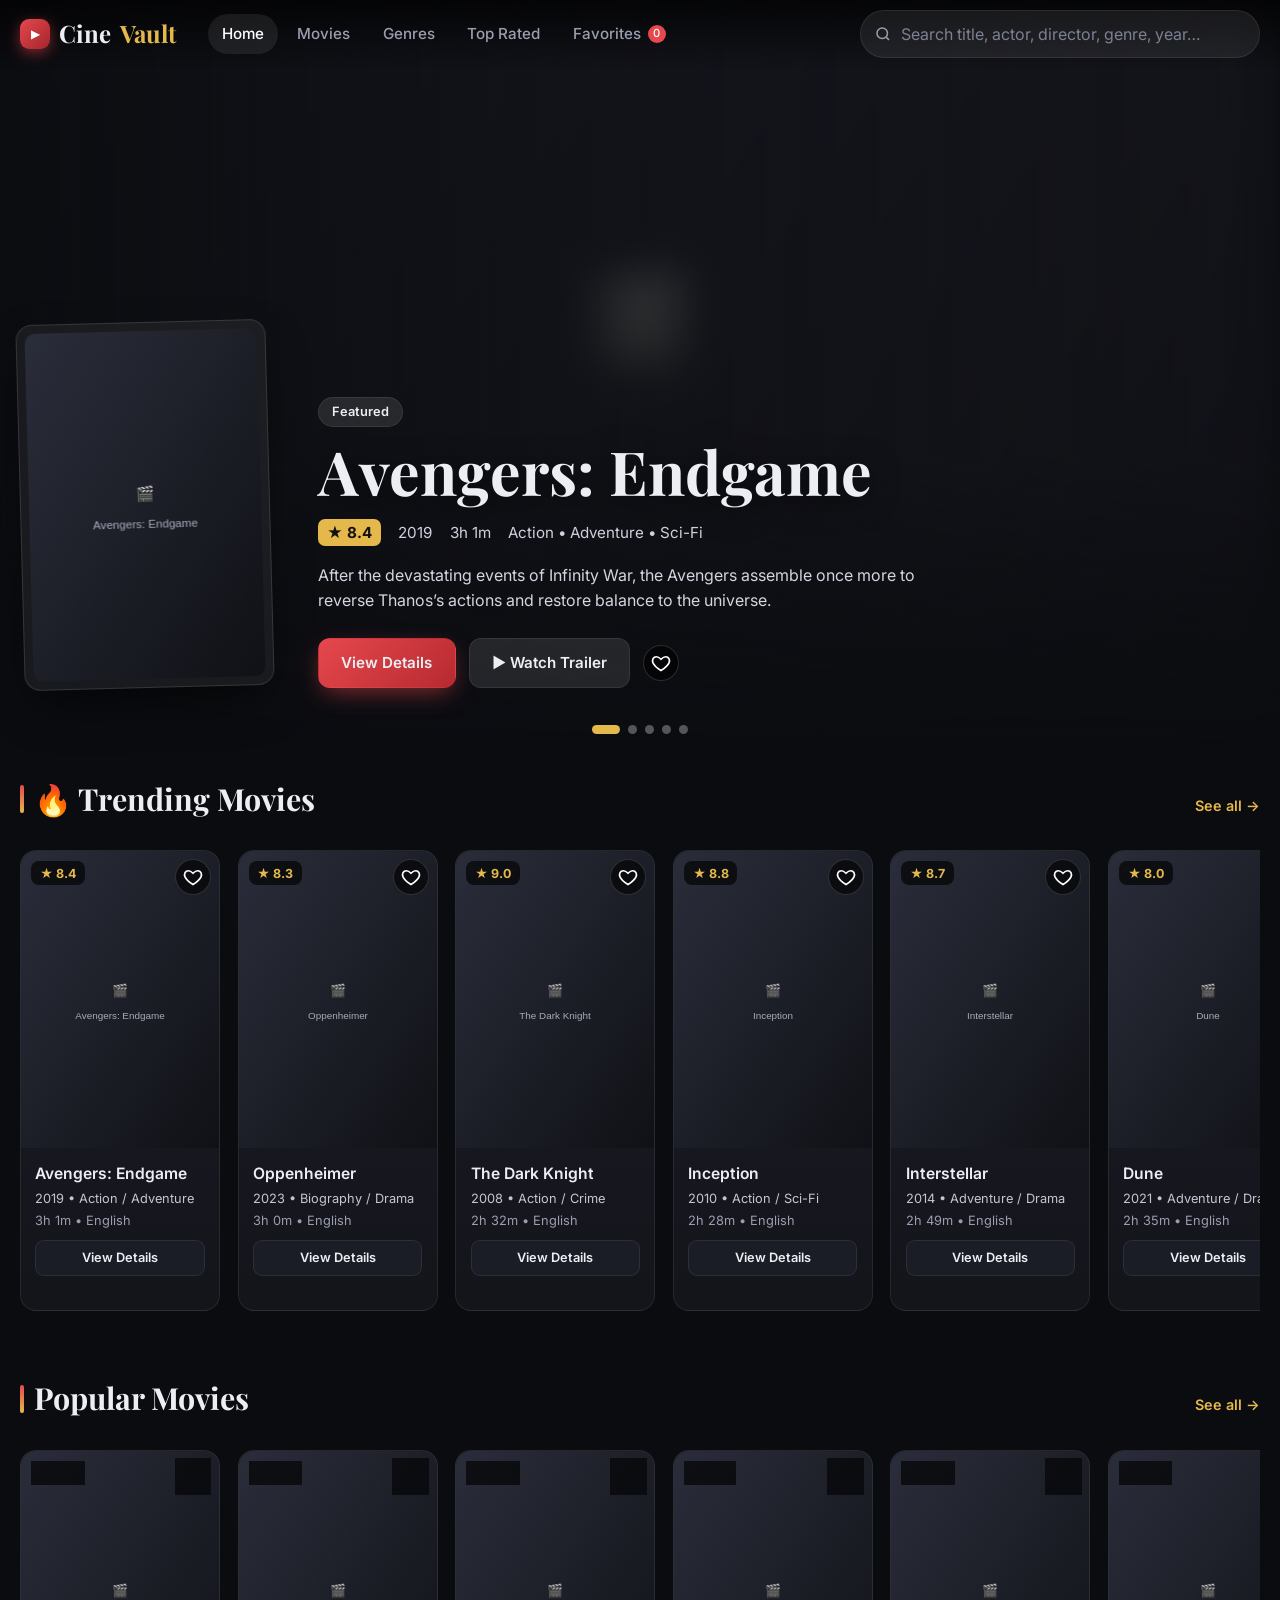
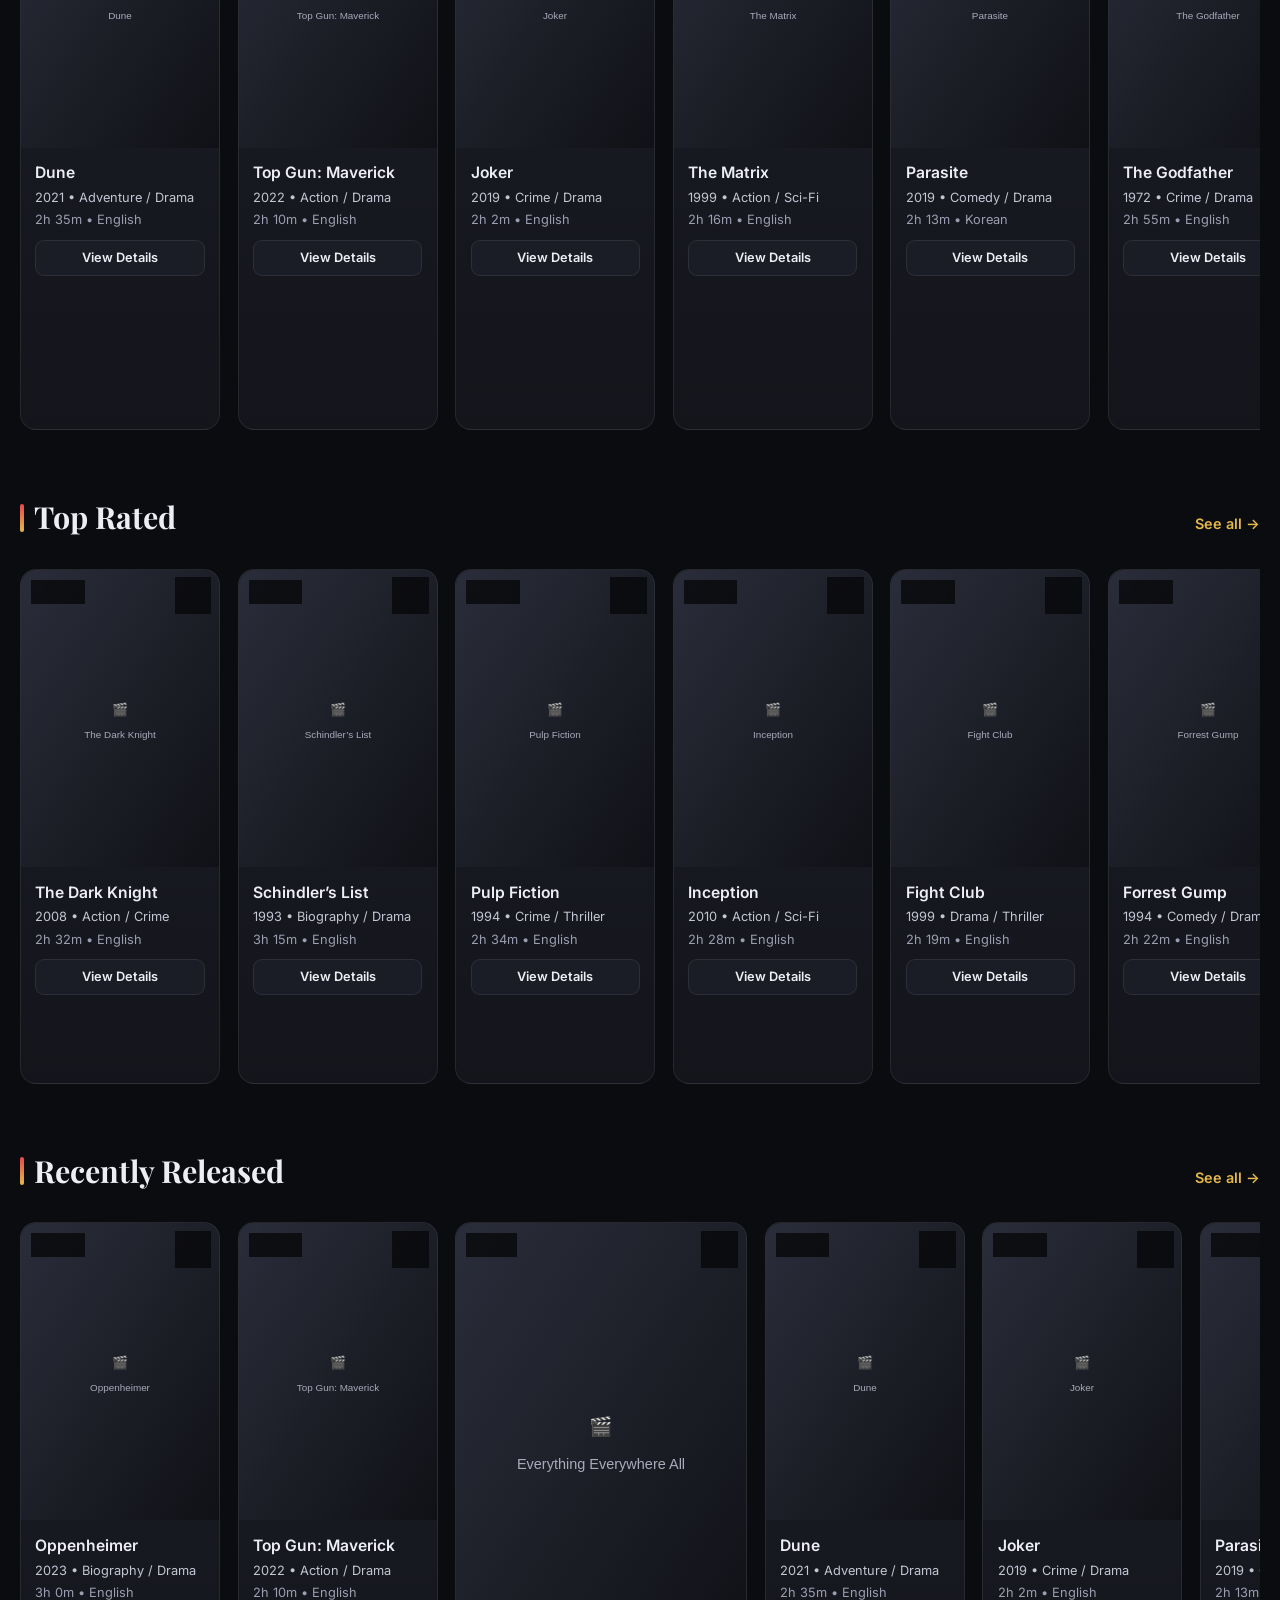
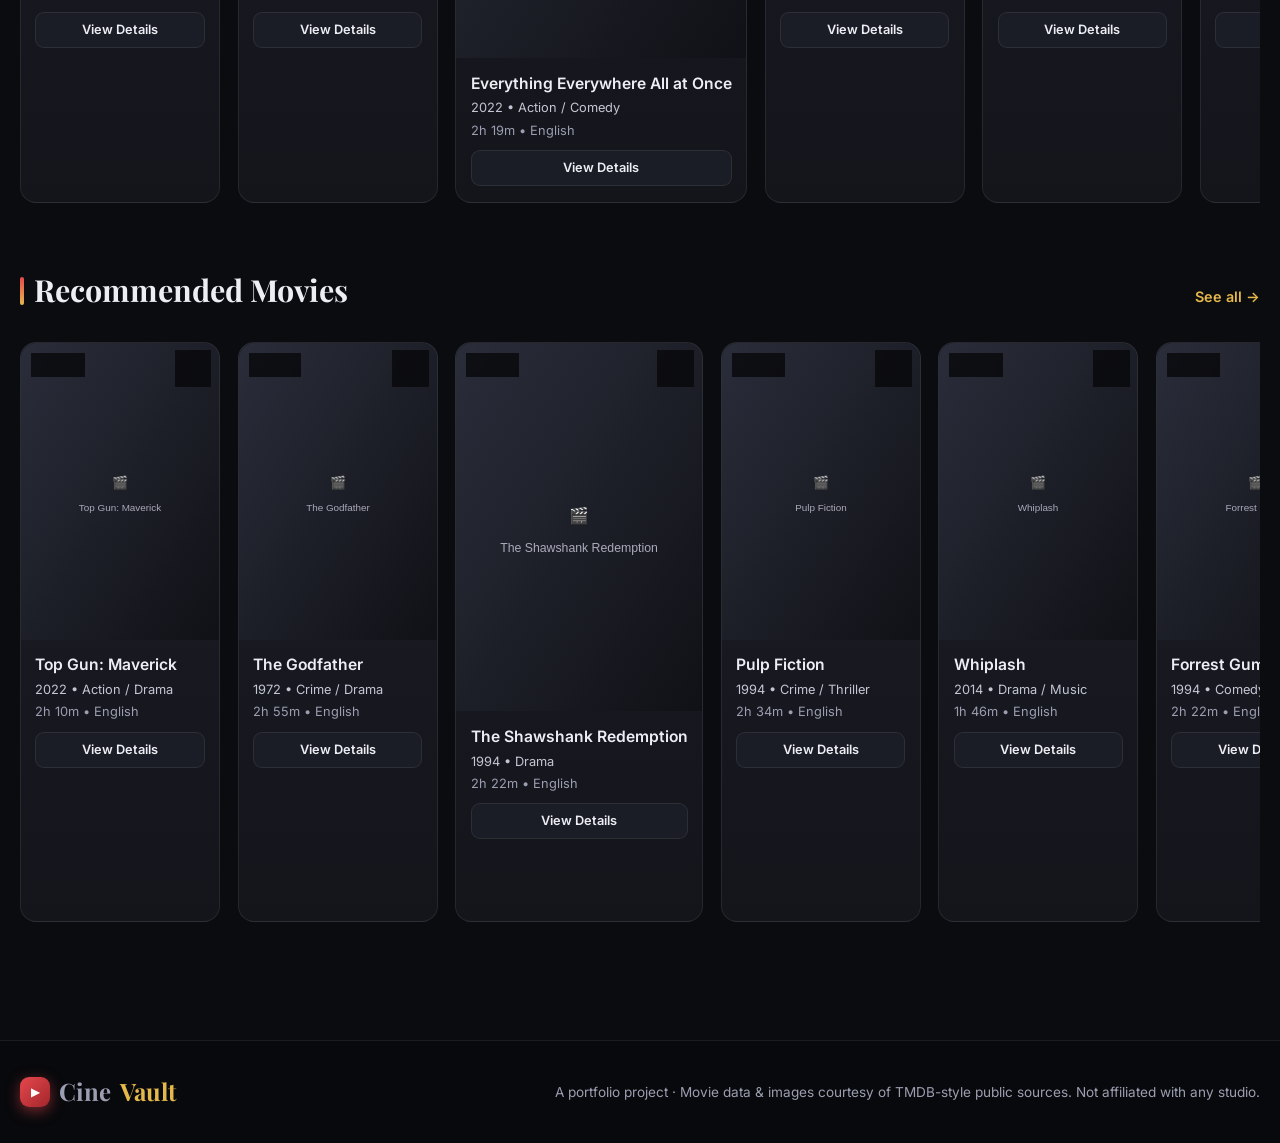
==== index.html @ a63960d4 "updated" ====
<!DOCTYPE html>
<html lang="en">
<head>
  <meta charset="UTF-8">
  <meta name="viewport" content="width=device-width, initial-scale=1">
  <title>CineVault – Discover Movies</title>
  <meta name="description" content="CineVault: a cinematic movie discovery platform. Browse trending, popular and top rated movies.">
  <meta name="theme-color" content="#0b0c10">
  <link rel="preconnect" href="https://image.tmdb.org">
  <link rel="preconnect" href="https://fonts.googleapis.com">
  <link rel="preconnect" href="https://fonts.gstatic.com" crossorigin>
  <link href="https://fonts.googleapis.com/css2?family=Inter:wght@400;500;600;700&family=Playfair+Display:wght@700;800&display=swap" rel="stylesheet">
  <link rel="stylesheet" href="style.css">
</head>
<body data-page="home">
  <header id="site-header" class="site-header"></header>
  <main>
    <section id="hero" class="hero" aria-live="polite"><div class="hero-loading"><div class="spinner"></div></div></section>
    <div class="dots" id="hero-dots"></div>
    <div class="wrap" id="rows"></div>
  </main>
  <footer id="site-footer" class="site-footer"></footer>
  <noscript><p style="padding:2rem;text-align:center">CineVault needs JavaScript enabled.</p></noscript>
  <script src="movies-data.js"></script>
  <script src="script.js"></script>
</body>
</html>
---- style.css ----
/* =========================================================
   CineVault – styles
   ========================================================= */
:root {
  --bg: #0b0c10;
  --surface: #14151b;
  --surface-2: #1b1d26;
  --border: rgba(255, 255, 255, .08);
  --text: #eceef3;
  --dim: #9a9eb0;
  --gold: #e5b84b;
  --accent: #e5484d;
  --radius: 16px;
  --nav-h: 68px;
  --shadow: 0 20px 50px -15px rgba(0, 0, 0, .7);
}
*, *::before, *::after { box-sizing: border-box; margin: 0; padding: 0; }
html { scroll-behavior: smooth; scroll-padding-top: 90px; }
body {
  font-family: 'Inter', system-ui, -apple-system, Segoe UI, Roboto, sans-serif;
  background: radial-gradient(1200px 600px at 80% -10%, rgba(229, 72, 77, .08), transparent 60%), var(--bg);
  color: var(--text); line-height: 1.55; min-height: 100vh;
  display: flex; flex-direction: column; overflow-x: hidden;
}
main { flex: 1; }
img { max-width: 100%; display: block; }
a { color: inherit; text-decoration: none; }
button, input, select { font: inherit; color: inherit; }
button { cursor: pointer; background: none; border: 0; }
ul { list-style: none; }
h1, h2 { font-family: 'Playfair Display', Georgia, serif; line-height: 1.15; }
.wrap { width: min(1280px, 100% - 2.5rem); margin-inline: auto; }
.dim { color: var(--dim); }
:focus-visible { outline: 2px solid var(--gold); outline-offset: 3px; border-radius: 6px; }
::-webkit-scrollbar { height: 8px; width: 10px; }
::-webkit-scrollbar-thumb { background: #2c2f3b; border-radius: 8px; }

/* ---------- Header / nav ---------- */
.site-header { position: fixed; inset: 0 0 auto 0; z-index: 100; transition: background .3s, backdrop-filter .3s, box-shadow .3s; background: linear-gradient(#000a, transparent); }
.site-header.scrolled, .site-header.solid { background: rgba(11, 12, 16, .78); backdrop-filter: blur(16px) saturate(1.4); -webkit-backdrop-filter: blur(16px) saturate(1.4); box-shadow: 0 1px 0 var(--border); }
.nav { width: min(1280px, 100% - 2.5rem); margin-inline: auto; height: var(--nav-h); display: flex; align-items: center; gap: 2rem; }
.logo { font-family: 'Playfair Display', serif; font-weight: 700; font-size: 1.5rem; display: inline-flex; align-items: center; gap: .55rem; white-space: nowrap; }
.logo b { color: var(--gold); }
.logo-mark { display: grid; place-items: center; width: 30px; height: 30px; border-radius: 9px; font-size: .7rem; color: #fff; background: linear-gradient(135deg, var(--accent), #a3262b); box-shadow: 0 4px 14px rgba(229, 72, 77, .5); }
.nav-panel { display: flex; align-items: center; flex: 1; gap: 1.5rem; justify-content: space-between; }
.nav-links { display: flex; gap: .25rem; }
.nav-links a { padding: .5rem .9rem; border-radius: 999px; color: var(--dim); font-weight: 500; font-size: .95rem; transition: .2s; display: inline-flex; align-items: center; gap: .4rem; }
.nav-links a:hover, .nav-links a.active { color: #fff; background: rgba(255, 255, 255, .08); }
.count { background: var(--accent); color: #fff; font-size: .7rem; min-width: 18px; height: 18px; border-radius: 9px; display: inline-grid; place-items: center; padding: 0 5px; }
.search { position: relative; width: min(400px, 100%); }
.search > svg { position: absolute; left: 14px; top: 50%; transform: translateY(-50%); fill: none; stroke: var(--dim); stroke-width: 2; pointer-events: none; }
.search input { width: 100%; padding: .65rem 1rem .65rem 2.5rem; border-radius: 999px; background: rgba(255, 255, 255, .07); border: 1px solid var(--border); outline: none; transition: .2s; }
.search input:focus { background: rgba(255, 255, 255, .12); border-color: var(--gold); box-shadow: 0 0 0 4px rgba(229, 184, 75, .15); }
.search input::placeholder { color: #7d8194; }
.search-results { position: absolute; top: calc(100% + 10px); right: 0; left: 0; min-width: min(420px, 92vw); background: rgba(22, 23, 30, .96); backdrop-filter: blur(20px); border: 1px solid var(--border); border-radius: 14px; box-shadow: var(--shadow); overflow: hidden; animation: pop .18s ease; z-index: 5; }
.sr-item { display: flex; gap: .8rem; align-items: center; padding: .6rem .9rem; transition: background .15s; }
.sr-item:hover { background: rgba(255, 255, 255, .07); }
.sr-item img { width: 38px; height: 56px; object-fit: cover; border-radius: 6px; flex: none; }
.sr-item span { min-width: 0; display: flex; flex-direction: column; }
.sr-item b, .sr-item small { overflow: hidden; text-overflow: ellipsis; white-space: nowrap; }
.sr-item small { color: var(--dim); font-size: .78rem; }
.sr-all { display: block; text-align: center; padding: .7rem; color: var(--gold); font-weight: 600; font-size: .9rem; border-top: 1px solid var(--border); }
.sr-empty { padding: 1.4rem; text-align: center; color: var(--text); }
.sr-empty small { color: var(--dim); }
.burger { display: none; margin-left: auto; width: 42px; height: 42px; border-radius: 12px; flex-direction: column; gap: 5px; justify-content: center; align-items: center; background: rgba(255, 255, 255, .08); }
.burger span { width: 20px; height: 2px; background: #fff; border-radius: 2px; transition: .3s; }
.burger.open span:nth-child(1) { transform: translateY(7px) rotate(45deg); }
.burger.open span:nth-child(2) { opacity: 0; }
.burger.open span:nth-child(3) { transform: translateY(-7px) rotate(-45deg); }

/* ---------- Buttons / pills ---------- */
.btn { display: inline-flex; align-items: center; justify-content: center; gap: .5rem; padding: .75rem 1.4rem; border-radius: 12px; font-weight: 600; font-size: .95rem; background: var(--surface-2); border: 1px solid var(--border); transition: transform .2s, background .2s, box-shadow .2s; }
.btn:hover { background: #262935; transform: translateY(-2px); }
.btn-primary { background: linear-gradient(135deg, var(--accent), #b72a30); border-color: transparent; box-shadow: 0 8px 24px -6px rgba(229, 72, 77, .6); }
.btn-primary:hover { background: linear-gradient(135deg, #f0575c, #c4313a); box-shadow: 0 12px 28px -6px rgba(229, 72, 77, .7); }
.btn-ghost { background: rgba(255, 255, 255, .1); backdrop-filter: blur(10px); }
.btn-sm { padding: .45rem .9rem; font-size: .8rem; border-radius: 9px; width: 100%; margin-top: .6rem; }
.pill { display: inline-block; padding: .25rem .8rem; border-radius: 999px; font-size: .8rem; font-weight: 600; background: rgba(255, 255, 255, .1); border: 1px solid var(--border); backdrop-filter: blur(8px); transition: .2s; }
a.pill:hover { background: rgba(229, 184, 75, .2); border-color: var(--gold); }
.glass { background: rgba(255, 255, 255, .06); border: 1px solid rgba(255, 255, 255, .12); backdrop-filter: blur(18px); -webkit-backdrop-filter: blur(18px); border-radius: var(--radius); }
.imdb { color: #111; background: var(--gold); padding: .1rem .55rem; border-radius: 7px; font-weight: 700; }
.imdb small { font-weight: 500; opacity: .7; }

/* ---------- Hero ---------- */
.hero { position: relative; min-height: min(86vh, 760px); display: flex; align-items: flex-end; overflow: hidden; }
.hero.in .hero-inner { animation: fadeUp .8s both; }
.hero.in .hero-bg { animation: zoom 9s ease-out both; }
.hero-bg { position: absolute; inset: 0; width: 100%; height: 100%; object-fit: cover; object-position: center 20%; }
.hero-bg.is-fallback, .d-bg.is-fallback { filter: blur(22px) brightness(.8); transform: scale(1.2); object-position: center; }
.hero-shade { position: absolute; inset: 0; background: linear-gradient(90deg, rgba(11, 12, 16, .95) 0%, rgba(11, 12, 16, .55) 45%, rgba(11, 12, 16, .15) 100%), linear-gradient(0deg, var(--bg) 0%, transparent 40%); }
.hero-inner { position: relative; width: min(1280px, 100% - 2.5rem); margin: 0 auto; padding: calc(var(--nav-h) + 3rem) 0 4.5rem; display: flex; gap: 3rem; align-items: flex-end; }
.hero-poster { flex: none; width: 250px; padding: 8px; box-shadow: var(--shadow); transform: rotate(-1.5deg); }
.hero-poster img { border-radius: 10px; aspect-ratio: 2/3; object-fit: cover; width: 100%; }
.hero-text { max-width: 640px; }
.hero-text h1, .d-head h1 { font-size: clamp(2rem, 5vw, 3.8rem); margin: .6rem 0 .8rem; text-shadow: 0 4px 30px #000a; }
.meta-row { display: flex; flex-wrap: wrap; gap: .5rem 1.1rem; align-items: center; color: #cfd2de; font-size: .95rem; }
.hero-desc { margin: 1.1rem 0 1.6rem; color: #d3d6e0; display: -webkit-box; -webkit-line-clamp: 4; -webkit-box-orient: vertical; overflow: hidden; }
.hero-actions { display: flex; flex-wrap: wrap; gap: .8rem; align-items: center; }
.hero-actions .heart { position: static; }
.hero-loading { margin: auto; padding: 8rem 0; }
.dots { display: flex; justify-content: center; gap: .5rem; margin-top: -2.2rem; position: relative; z-index: 2; }
.dot { width: 9px; height: 9px; border-radius: 9px; background: rgba(255, 255, 255, .3); transition: .3s; }
.dot.active { width: 28px; background: var(--gold); }

/* ---------- Sections / rows ---------- */
.section { margin: 3rem 0; }
.section-head { display: flex; justify-content: space-between; align-items: baseline; margin-bottom: 1.2rem; }
.section-head h2 { font-size: clamp(1.4rem, 3vw, 1.9rem); position: relative; padding-left: 14px; }
.section-head h2::before { content: ''; position: absolute; left: 0; top: 10%; bottom: 10%; width: 4px; border-radius: 4px; background: linear-gradient(var(--accent), var(--gold)); }
.section-head a { color: var(--gold); font-size: .9rem; font-weight: 600; }
.section-head a:hover { text-decoration: underline; }
.row-wrap { position: relative; }
.row { display: flex; gap: 1.1rem; overflow-x: auto; padding: 14px 4px 22px; scroll-snap-type: x proximity; scrollbar-width: none; }
.row::-webkit-scrollbar { display: none; }
.row .card { flex: 0 0 clamp(150px, 17vw, 200px); scroll-snap-align: start; }
.row-btn { position: absolute; top: 38%; z-index: 3; width: 44px; height: 44px; border-radius: 50%; font-size: 1.6rem; line-height: 1; background: rgba(11, 12, 16, .85); border: 1px solid var(--border); backdrop-filter: blur(8px); opacity: 0; transition: .25s; }
.row-wrap:hover .row-btn { opacity: 1; }
.row-btn:hover { background: var(--accent); }
.row-btn.left { left: -14px; } .row-btn.right { right: -14px; }

/* ---------- Cards ---------- */
.grid { display: grid; grid-template-columns: repeat(auto-fill, minmax(190px, 1fr)); gap: 1.4rem; padding: 14px 0 3rem; }
.card { position: relative; background: linear-gradient(180deg, var(--surface-2), var(--surface)); border: 1px solid var(--border); border-radius: var(--radius); transition: transform .35s cubic-bezier(.2, .8, .2, 1), box-shadow .35s, border-color .35s; }
.card:hover, .card:focus-within { transform: scale(1.045); z-index: 4; box-shadow: var(--shadow); border-color: rgba(229, 184, 75, .35); }
.card-poster { display: block; position: relative; aspect-ratio: 2/3; overflow: hidden; border-radius: var(--radius) var(--radius) 0 0; background: var(--surface-2); }
.card-poster img { width: 100%; height: 100%; object-fit: cover; transition: transform .5s; }
.card:hover .card-poster img { transform: scale(1.06); }
.rating-badge { position: absolute; left: 10px; top: 10px; padding: .15rem .55rem; border-radius: 8px; font-size: .78rem; font-weight: 700; color: var(--gold); background: rgba(0, 0, 0, .65); backdrop-filter: blur(6px); }
.card-hover { position: absolute; inset: 0; padding: 1rem; display: flex; flex-direction: column; justify-content: flex-end; gap: .35rem; font-size: .78rem; background: linear-gradient(0deg, rgba(0, 0, 0, .95) 15%, rgba(0, 0, 0, .55) 60%, transparent); opacity: 0; transform: translateY(12px); transition: .3s; }
.card:hover .card-hover, .card:focus-within .card-hover { opacity: 1; transform: none; }
.hover-cast { color: var(--dim); }
.hover-ov { color: #ddd; display: -webkit-box; -webkit-line-clamp: 4; -webkit-box-orient: vertical; overflow: hidden; }
.card-body { padding: .85rem .9rem 1rem; }
.card-title { font-size: .98rem; font-weight: 600; white-space: nowrap; overflow: hidden; text-overflow: ellipsis; }
.card-meta { font-size: .8rem; color: #c3c6d3; margin-top: .15rem; white-space: nowrap; overflow: hidden; text-overflow: ellipsis; }
.card-meta.dim { color: var(--dim); }
.heart { position: absolute; top: 8px; right: 8px; z-index: 5; width: 36px; height: 36px; border-radius: 50%; display: grid; place-items: center; background: rgba(0, 0, 0, .6); backdrop-filter: blur(8px); border: 1px solid rgba(255, 255, 255, .15); transition: .25s; }
.heart svg { fill: none; stroke: #fff; stroke-width: 2; transition: .25s; }
.heart:hover { transform: scale(1.15); }
.heart.active { background: rgba(229, 72, 77, .2); border-color: var(--accent); }
.heart.active svg { fill: var(--accent); stroke: var(--accent); animation: beat .4s; }
.fade-in { animation: fadeUp .6s both; animation-delay: var(--d, 0ms); }

/* ---------- Skeleton / states ---------- */
.skeleton-card { flex: 0 0 clamp(150px, 17vw, 200px); padding: 0 0 1rem; overflow: hidden; }
.sk { background: linear-gradient(90deg, #1a1c24 25%, #252835 50%, #1a1c24 75%); background-size: 200% 100%; animation: shimmer 1.4s infinite; border-radius: 8px; }
.sk-poster { aspect-ratio: 2/3; border-radius: 0; }
.sk-line { height: 12px; margin: .8rem .9rem 0; } .sk-line.short { width: 50%; }
.spinner { width: 46px; height: 46px; border-radius: 50%; border: 4px solid rgba(255, 255, 255, .12); border-top-color: var(--gold); animation: spin .9s linear infinite; }
.state { grid-column: 1/-1; text-align: center; padding: 4rem 1.5rem; border: 1px dashed var(--border); border-radius: var(--radius); background: rgba(255, 255, 255, .02); }
.state-icon { font-size: 3rem; margin-bottom: .6rem; }
.state h3 { font-size: 1.3rem; margin-bottom: .4rem; }
.state p { color: var(--dim); max-width: 440px; margin: 0 auto 1.4rem; }
.state.error { border-color: rgba(229, 72, 77, .4); }

/* ---------- Page header / filters ---------- */
.page-top { padding-top: calc(var(--nav-h) + 2.2rem); }
.page-title { display: flex; justify-content: space-between; align-items: flex-end; flex-wrap: wrap; gap: 1rem; margin-bottom: 1.4rem; }
.page-title h1 { font-size: clamp(2rem, 4.5vw, 3rem); }
.q-banner { padding: .8rem 1.1rem; margin-bottom: 1rem; display: flex; align-items: center; gap: .8rem; flex-wrap: wrap; }
.q-banner .btn-sm { width: auto; margin: 0; }
.chips { display: flex; gap: .55rem; overflow-x: auto; padding: 4px 2px 12px; scrollbar-width: thin; }
.chip { flex: none; padding: .45rem 1rem; border-radius: 999px; border: 1px solid var(--border); background: var(--surface); color: var(--dim); font-size: .88rem; font-weight: 500; transition: .2s; }
.chip:hover { color: #fff; border-color: rgba(255, 255, 255, .3); }
.chip.active { background: var(--gold); color: #111; border-color: var(--gold); font-weight: 700; }
.filters { display: grid; grid-template-columns: repeat(auto-fit, minmax(160px, 1fr)); gap: 1rem; align-items: end; padding: 1.1rem 1.2rem; margin-bottom: 1.4rem; }
.filters label { display: flex; flex-direction: column; gap: .4rem; font-size: .8rem; color: var(--dim); font-weight: 500; }
.filters label b { color: var(--gold); }
.filters select { padding: .65rem .8rem; border-radius: 10px; background: var(--surface-2); border: 1px solid var(--border); color: var(--text); color-scheme: dark; }
.filters select:focus { outline: none; border-color: var(--gold); }
.filters input[type=range] { accent-color: var(--gold); width: 100%; height: 38px; }
.filter-toggle { display: none; width: 100%; margin-bottom: 1rem; }

/* ---------- Details ---------- */
.d-hero { position: relative; min-height: 62vh; display: flex; align-items: flex-end; overflow: hidden; }
.d-bg { position: absolute; inset: 0; width: 100%; height: 100%; object-fit: cover; object-position: center 25%; }
.d-hero-inner { position: relative; display: flex; gap: 2.5rem; align-items: flex-end; padding: calc(var(--nav-h) + 3rem) 0 2.5rem; }
.d-poster { flex: none; width: 260px; padding: 8px; box-shadow: var(--shadow); }
.d-poster img { border-radius: 10px; aspect-ratio: 2/3; object-fit: cover; width: 100%; }
.d-head { min-width: 0; }
.d-head h1 { margin-top: 0; }
.yr { color: var(--dim); font-weight: 600; font-size: .6em; }
.tagline { font-style: italic; color: var(--gold); margin-bottom: 1rem; font-size: 1.05rem; }
.genres { display: flex; flex-wrap: wrap; gap: .5rem; margin: 1rem 0 1.4rem; }
.fav-text.active { border-color: var(--accent); color: #ff8d91; }
.d-body { display: grid; grid-template-columns: 1fr 340px; gap: 2.5rem; margin-top: 2.5rem; align-items: start; }
.d-main h2 { font-size: 1.6rem; margin-bottom: .8rem; }
.overview { font-size: 1.05rem; color: #cfd2de; max-width: 70ch; }
.people { display: grid; grid-template-columns: repeat(auto-fit, minmax(200px, 1fr)); gap: 1.2rem; margin-top: 1.6rem; }
.lbl { font-size: .75rem; letter-spacing: .1em; text-transform: uppercase; color: var(--dim); }
.facts { padding: 1.2rem 1.4rem; }
.fact { display: flex; flex-direction: column; padding: .7rem 0; border-bottom: 1px solid var(--border); }
.fact:last-child { border: 0; }
.fact span { font-size: .75rem; letter-spacing: .08em; text-transform: uppercase; color: var(--dim); }
.fact b { font-weight: 600; }
.trailer { position: relative; aspect-ratio: 16/9; max-width: 960px; border-radius: var(--radius); overflow: hidden; background: #000; box-shadow: var(--shadow); }
.trailer:has(.state) { aspect-ratio: auto; background: none; box-shadow: none; }
.trailer iframe, .trailer-thumb, .trailer-thumb img { width: 100%; height: 100%; border: 0; object-fit: cover; }
.trailer-thumb { position: relative; display: block; }
.trailer-thumb img { opacity: .75; transition: .4s; }
.trailer-thumb:hover img { opacity: 1; transform: scale(1.03); }
.play { position: absolute; inset: 0; margin: auto; width: 84px; height: 84px; border-radius: 50%; display: grid; place-items: center; font-size: 1.8rem; padding-left: 6px; background: rgba(229, 72, 77, .9); box-shadow: 0 0 0 12px rgba(229, 72, 77, .25); transition: .3s; }
.trailer-thumb:hover .play { transform: scale(1.1); }
.trailer-note { position: absolute; bottom: 6px; right: 12px; font-size: .75rem; color: #aaa; background: #000a; padding: .1rem .5rem; border-radius: 6px; }
.trailer-note a { color: var(--gold); }
.cast { display: grid; grid-template-columns: repeat(auto-fill, minmax(150px, 1fr)); gap: 1rem; }
.cast-card { display: flex; flex-direction: column; align-items: center; text-align: center; padding: 1.2rem .8rem; border-radius: var(--radius); background: var(--surface); border: 1px solid var(--border); transition: .3s; }
.cast-card:hover { transform: translateY(-5px); border-color: rgba(229, 184, 75, .4); }
.avatar { width: 72px; height: 72px; border-radius: 50%; display: grid; place-items: center; font-weight: 700; font-size: 1.3rem; color: #111; margin-bottom: .7rem; background: linear-gradient(135deg, var(--gold), #c0852a); }
.cast-card b { font-size: .92rem; } .cast-card small { color: var(--dim); }

/* ---------- Footer / toast ---------- */
.site-footer { border-top: 1px solid var(--border); margin-top: 3rem; padding: 2rem 0; background: #08090c; }
.footer-inner { width: min(1280px, 100% - 2.5rem); margin: auto; display: flex; gap: 1.5rem 3rem; justify-content: space-between; align-items: center; flex-wrap: wrap; color: var(--dim); font-size: .85rem; }
#toasts { position: fixed; bottom: 22px; left: 50%; transform: translateX(-50%); z-index: 300; display: flex; flex-direction: column; gap: .5rem; align-items: center; width: max-content; max-width: 92vw; }
.toast { padding: .7rem 1.2rem; border-radius: 12px; font-size: .9rem; background: rgba(30, 32, 42, .95); border: 1px solid var(--border); backdrop-filter: blur(12px); box-shadow: var(--shadow); animation: fadeUp .3s both; transition: .3s; }
.toast.out { opacity: 0; transform: translateY(10px); }

/* ---------- Animations ---------- */
@keyframes fadeUp { from { opacity: 0; transform: translateY(22px); } to { opacity: 1; transform: none; } }
@keyframes pop { from { opacity: 0; transform: translateY(-6px) scale(.98); } to { opacity: 1; transform: none; } }
@keyframes zoom { from { transform: scale(1.08); } to { transform: scale(1); } }
@keyframes shimmer { to { background-position: -200% 0; } }
@keyframes spin { to { transform: rotate(360deg); } }
@keyframes beat { 40% { transform: scale(1.35); } }
@media (prefers-reduced-motion: reduce) { *, *::before, *::after { animation-duration: .01ms !important; transition-duration: .01ms !important; } html { scroll-behavior: auto; } }

/* ---------- Responsive ---------- */
@media (max-width: 1024px) {
  .nav { gap: 1rem; }
  .nav-links a { padding: .5rem .65rem; }
  .d-body { grid-template-columns: 1fr; }
  .hero-poster { width: 200px; }
}
@media (max-width: 860px) {
  .burger { display: flex; }
  .nav-panel { position: fixed; top: var(--nav-h); left: 0; right: 0; flex-direction: column-reverse; align-items: stretch; gap: 1rem; padding: 1.2rem; background: rgba(11, 12, 16, .97); backdrop-filter: blur(20px); border-bottom: 1px solid var(--border); max-height: calc(100vh - var(--nav-h)); overflow-y: auto; transform: translateY(-12px); opacity: 0; visibility: hidden; transition: .25s; }
  .nav-panel.open { transform: none; opacity: 1; visibility: visible; }
  .nav-links { flex-direction: column; }
  .nav-links a { padding: .8rem 1rem; font-size: 1rem; }
  .search { width: 100%; }
  .search-results { min-width: 0; }
  .site-header { background: rgba(11, 12, 16, .7); backdrop-filter: blur(12px); }
  .hero { min-height: auto; }
  .hero-inner, .d-hero-inner { flex-direction: column; align-items: flex-start; gap: 1.5rem; padding-bottom: 3rem; }
  .hero-poster { display: none; }
  .d-poster { width: 160px; }
  .hero-shade { background: linear-gradient(0deg, var(--bg) 8%, rgba(11, 12, 16, .6) 60%, rgba(11, 12, 16, .5)); }
  .filter-toggle { display: inline-flex; }
  .filters { display: none; }
  .filters.open { display: grid; }
  .row-btn { display: none; }
}
@media (max-width: 520px) {
  .wrap, .nav, .hero-inner, .footer-inner { width: calc(100% - 1.5rem); }
  .grid { grid-template-columns: repeat(2, 1fr); gap: .8rem; }
  .row .card, .skeleton-card { flex-basis: 140px; }
  .card:hover { transform: none; }
  .hero-actions .btn { flex: 1 1 100%; }
  .hero-actions .btn-ghost { flex: 1; }
  .card-hover { display: none; }
  .play { width: 64px; height: 64px; }
  .cast { grid-template-columns: repeat(2, 1fr); }
}
@media (hover: none) { .card:hover { transform: none; } .card-hover { display: none; } .row-btn { display: none; } }
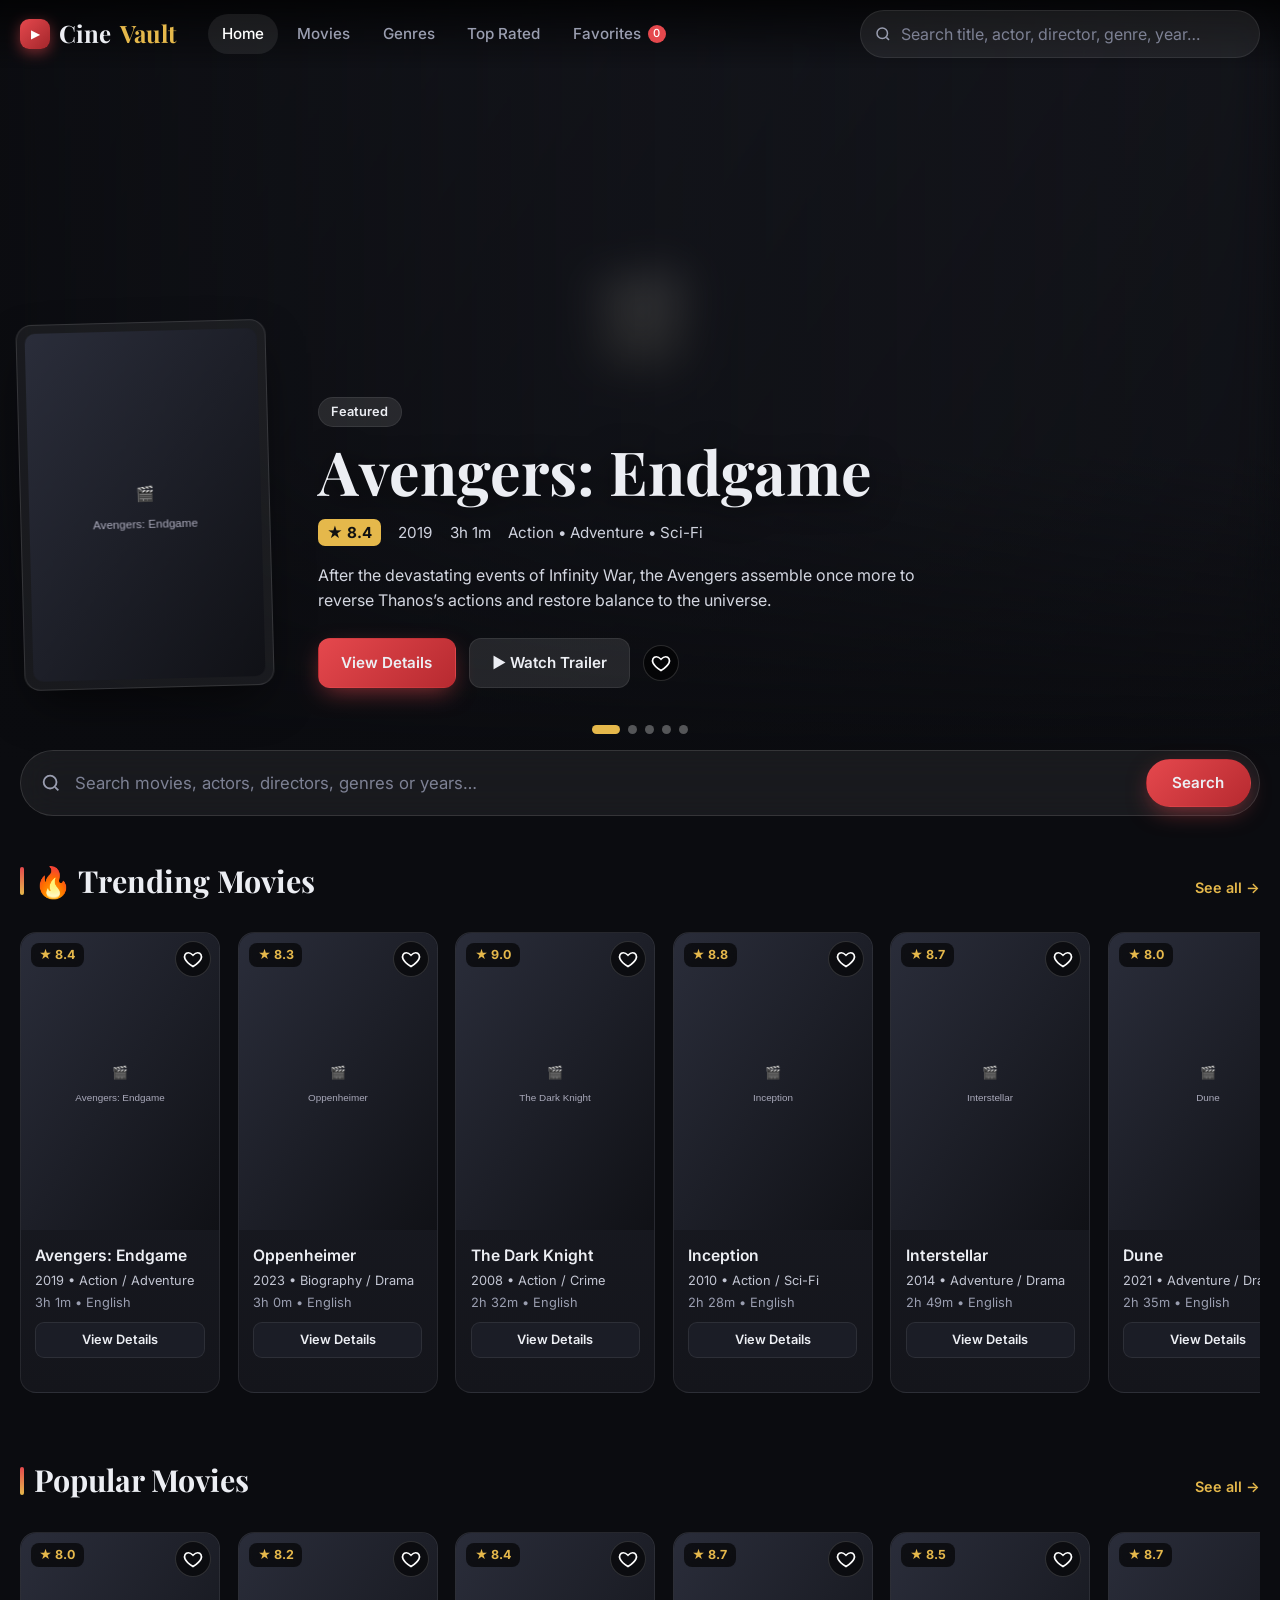
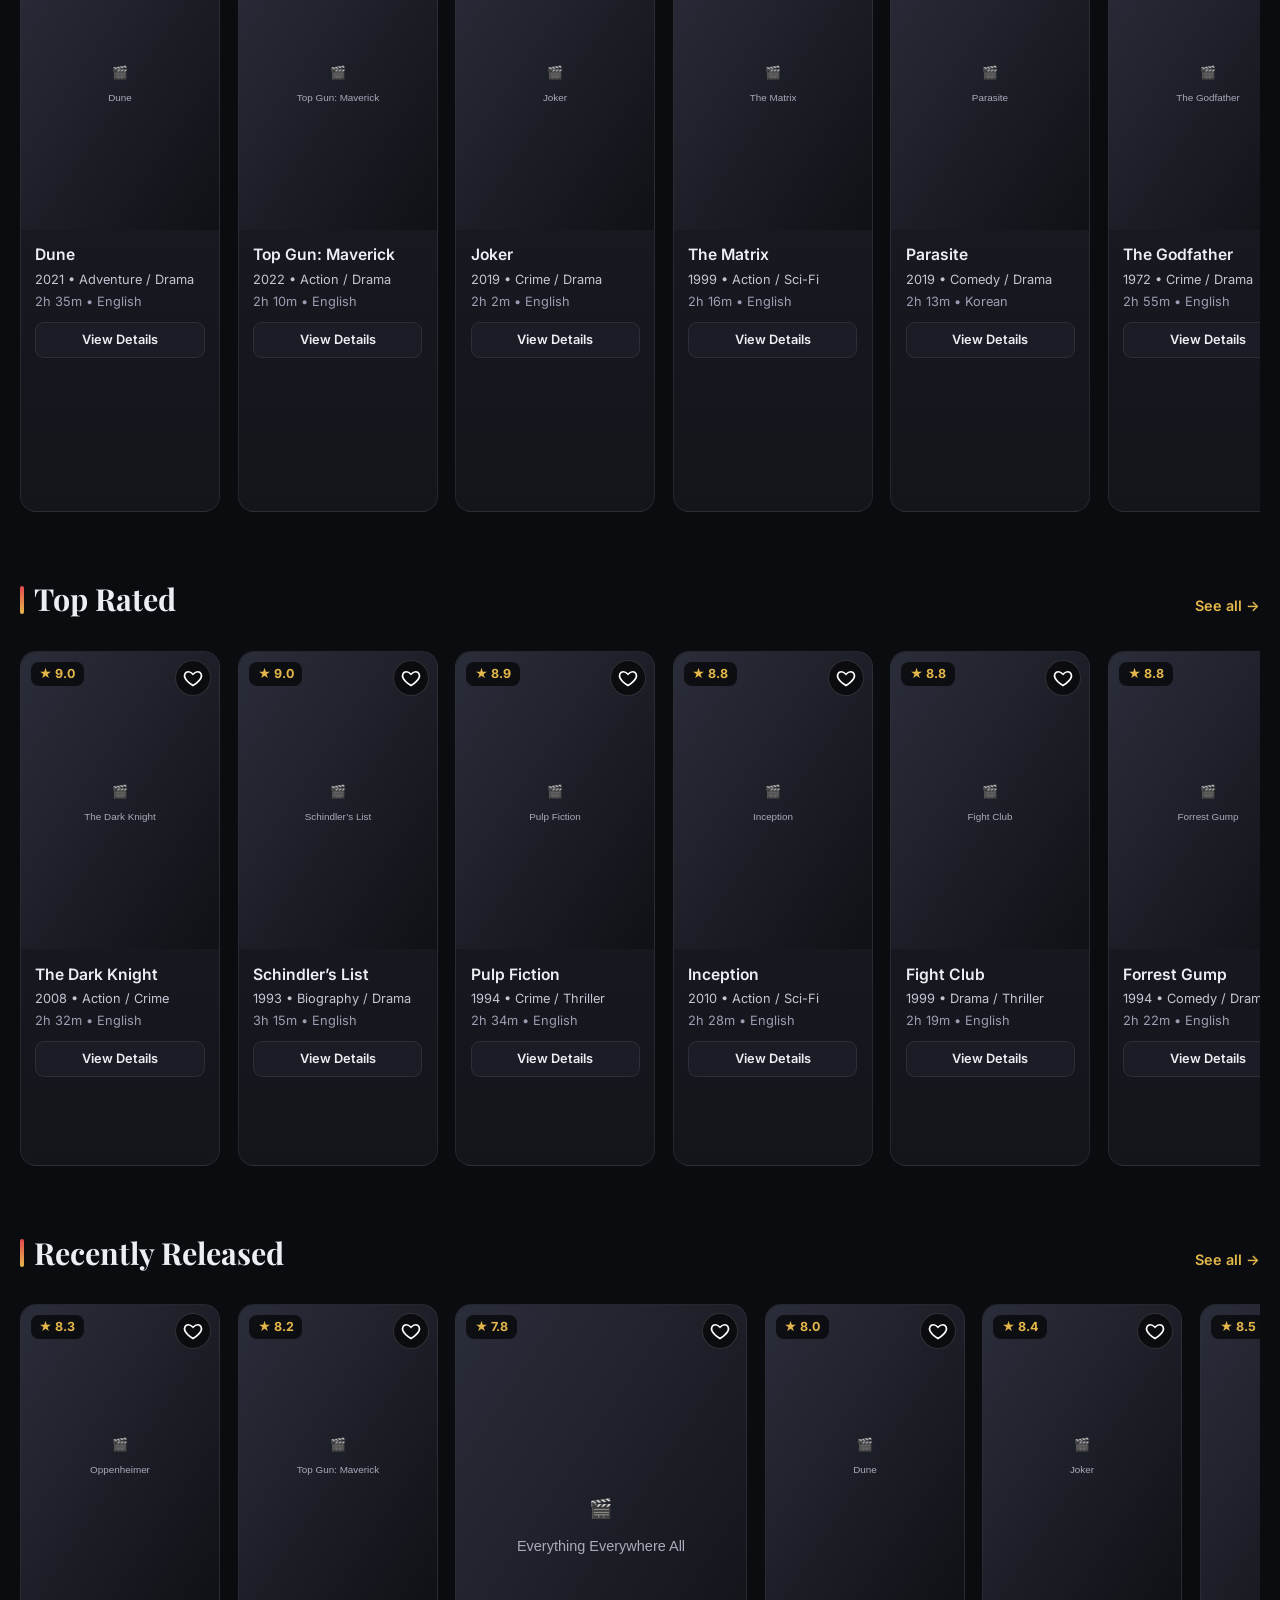
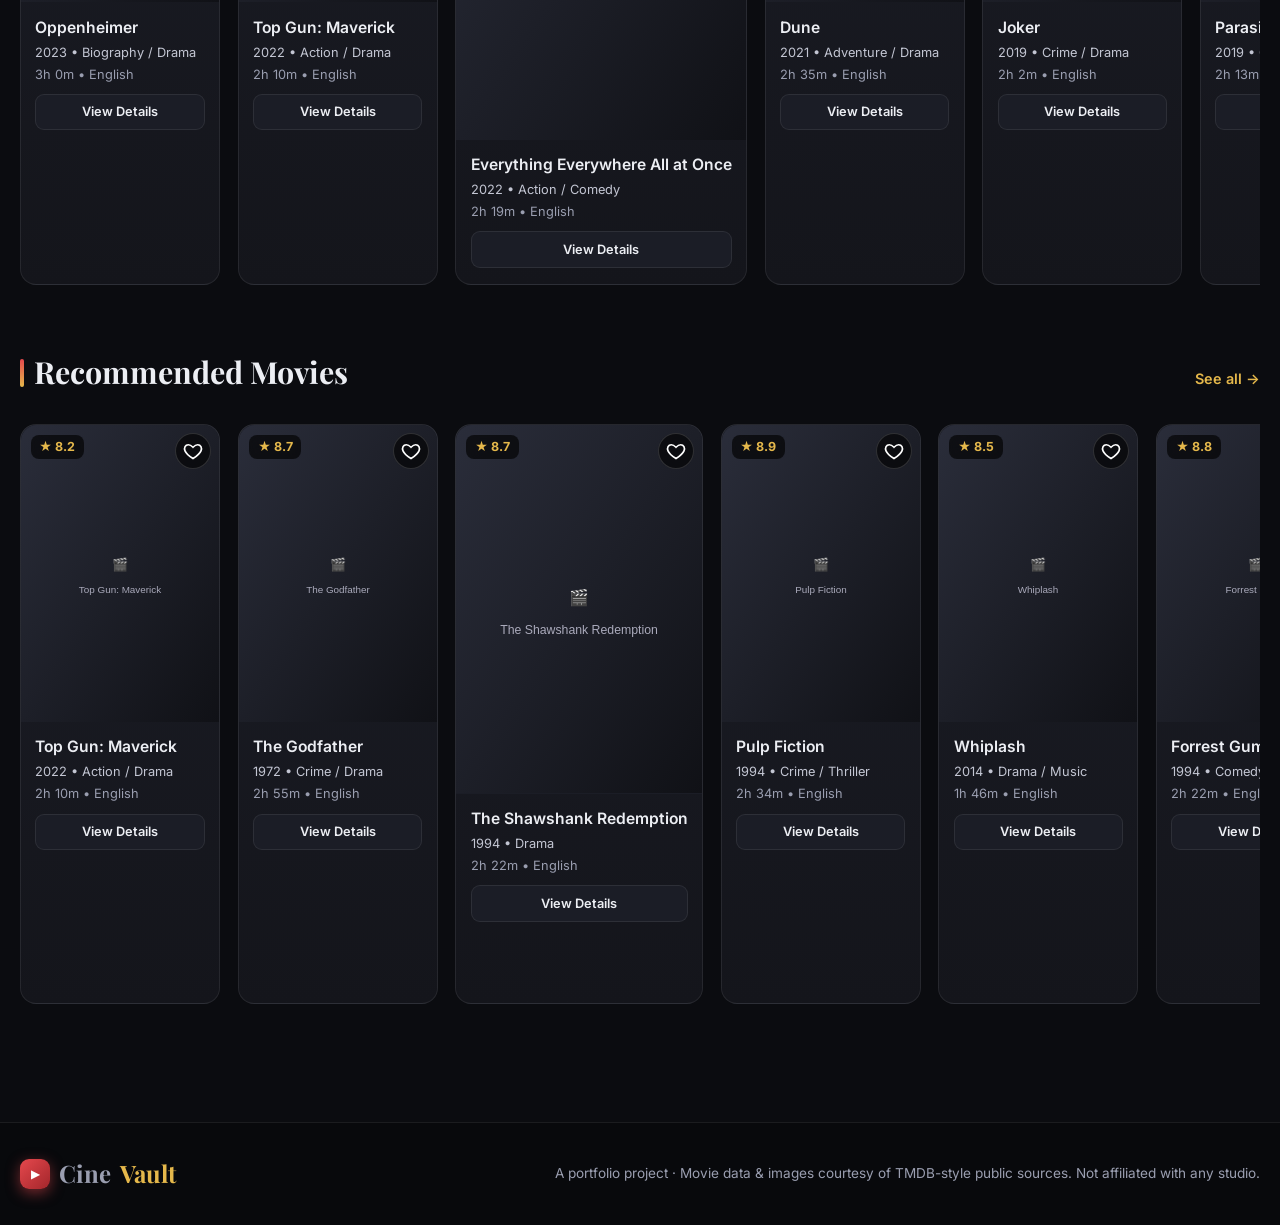
==== commit 4282ed69: "Update website" ====
--- a/index.html
+++ b/index.html
@@ -17,6 +17,13 @@
   <main>
     <section id="hero" class="hero" aria-live="polite"><div class="hero-loading"><div class="spinner"></div></div></section>
     <div class="dots" id="hero-dots"></div>
+    <div class="wrap">
+      <form class="page-search glass" role="search" aria-label="Search movies">
+        <svg viewBox="0 0 24 24" width="22" height="22"><circle cx="11" cy="11" r="7"/><path d="M20 20l-3.500-3.500"/></svg>
+        <input type="search" placeholder="Search movies, actors, directors, genres or years…" aria-label="Search movies" autocomplete="off">
+        <button class="btn btn-primary" type="submit">Search</button>
+      </form>
+    </div>
     <div class="wrap" id="rows"></div>
   </main>
   <footer id="site-footer" class="site-footer"></footer>
--- a/style.css
+++ b/style.css
@@ -263,3 +263,16 @@
   .cast { grid-template-columns: repeat(2, 1fr); }
 }
 @media (hover: none) { .card:hover { transform: none; } .card-hover { display: none; } .row-btn { display: none; } }
+
+/* ---------- Load more (live mode) ---------- */
+.load-more { display: flex; flex-direction: column; align-items: center; gap: .8rem; padding: 0 0 3rem; min-height: 20px; }
+.load-more .btn { padding: .85rem 2.2rem; }
+
+/* ---------- On-page search bar ---------- */
+.page-search { display: flex; align-items: center; gap: .8rem; padding: .5rem .5rem .5rem 1.2rem; margin: 1rem 0 1.4rem; border-radius: 999px; transition: .2s; }
+.page-search:focus-within { border-color: var(--gold); box-shadow: 0 0 0 4px rgba(229, 184, 75, .15); }
+.page-search svg { flex: none; fill: none; stroke: var(--dim); stroke-width: 2; }
+.page-search input { flex: 1; min-width: 0; background: none; border: 0; outline: none; font-size: 1.05rem; padding: .6rem 0; }
+.page-search input::placeholder { color: #7d8194; }
+.page-search .btn { border-radius: 999px; padding: .7rem 1.6rem; }
+@media (max-width: 520px) { .page-search .btn { padding: .7rem 1rem; } .page-search svg { display: none; } .page-search { padding-left: 1rem; } }
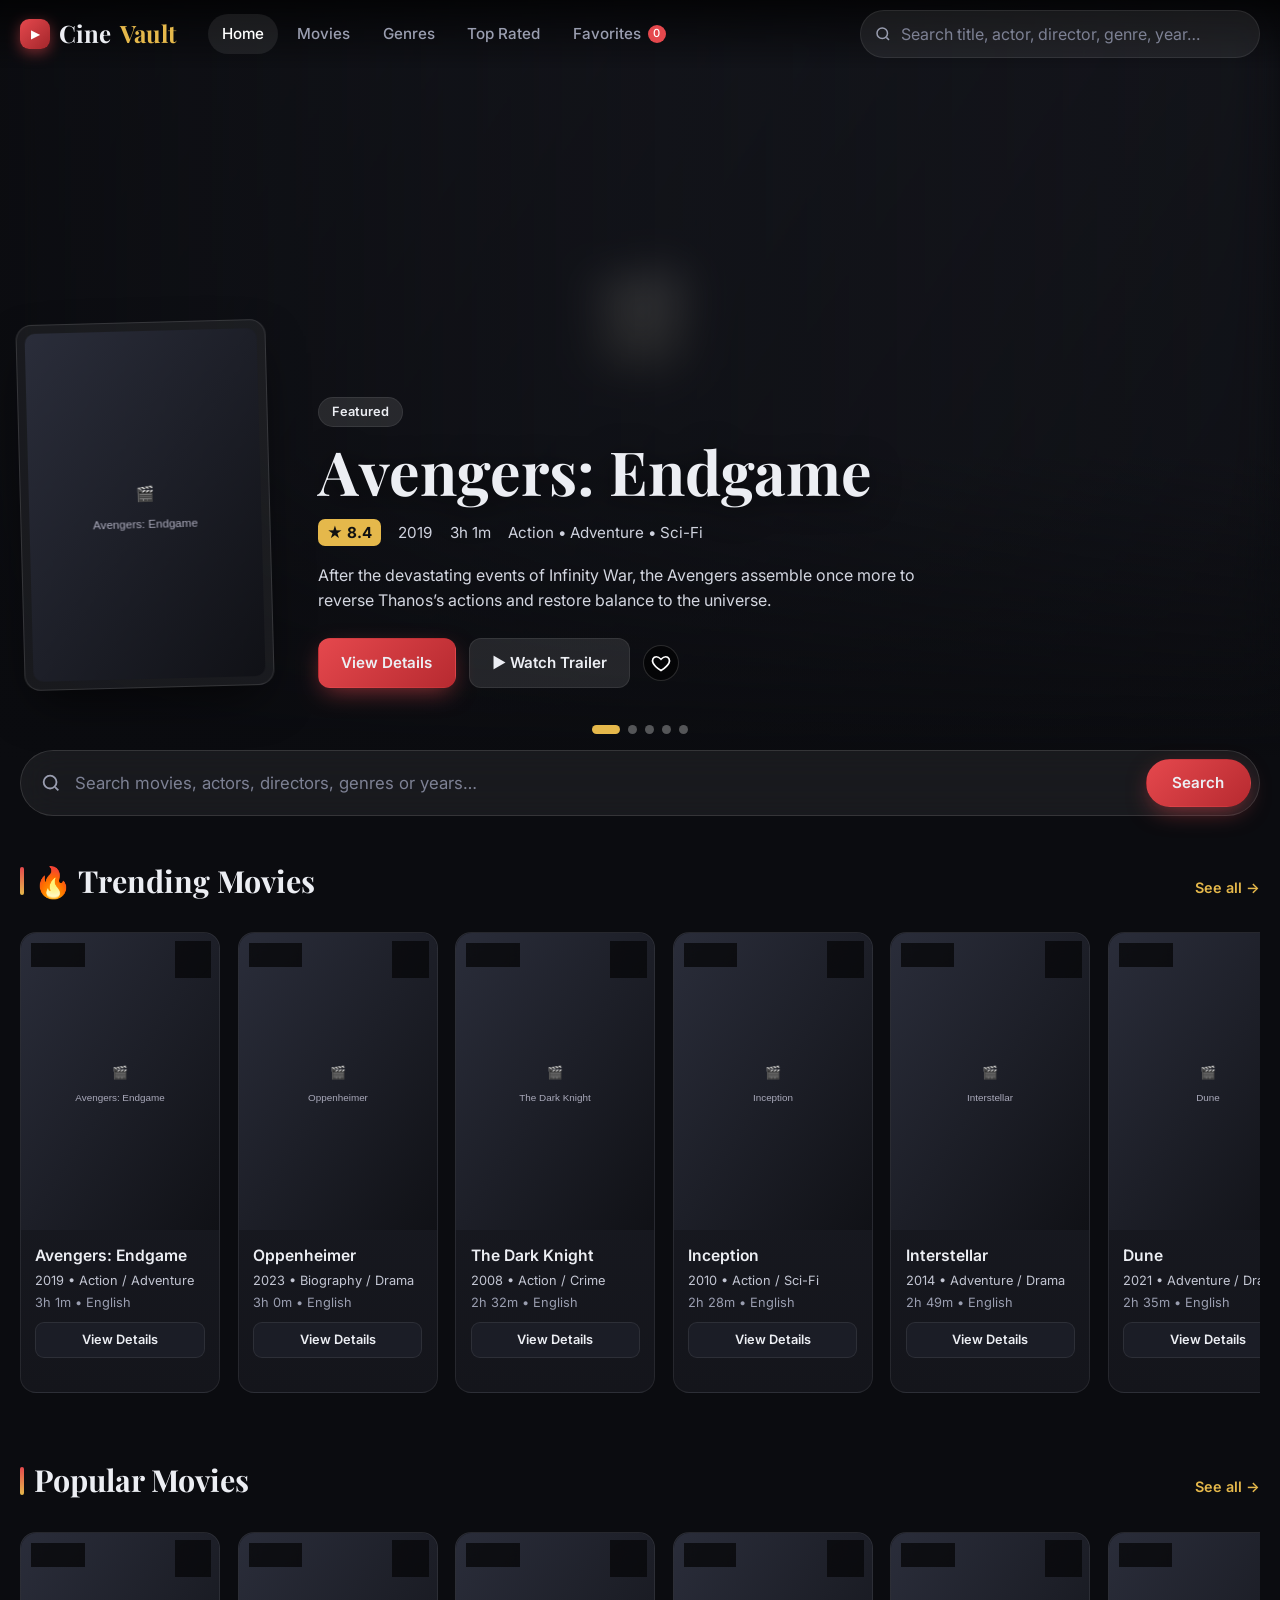
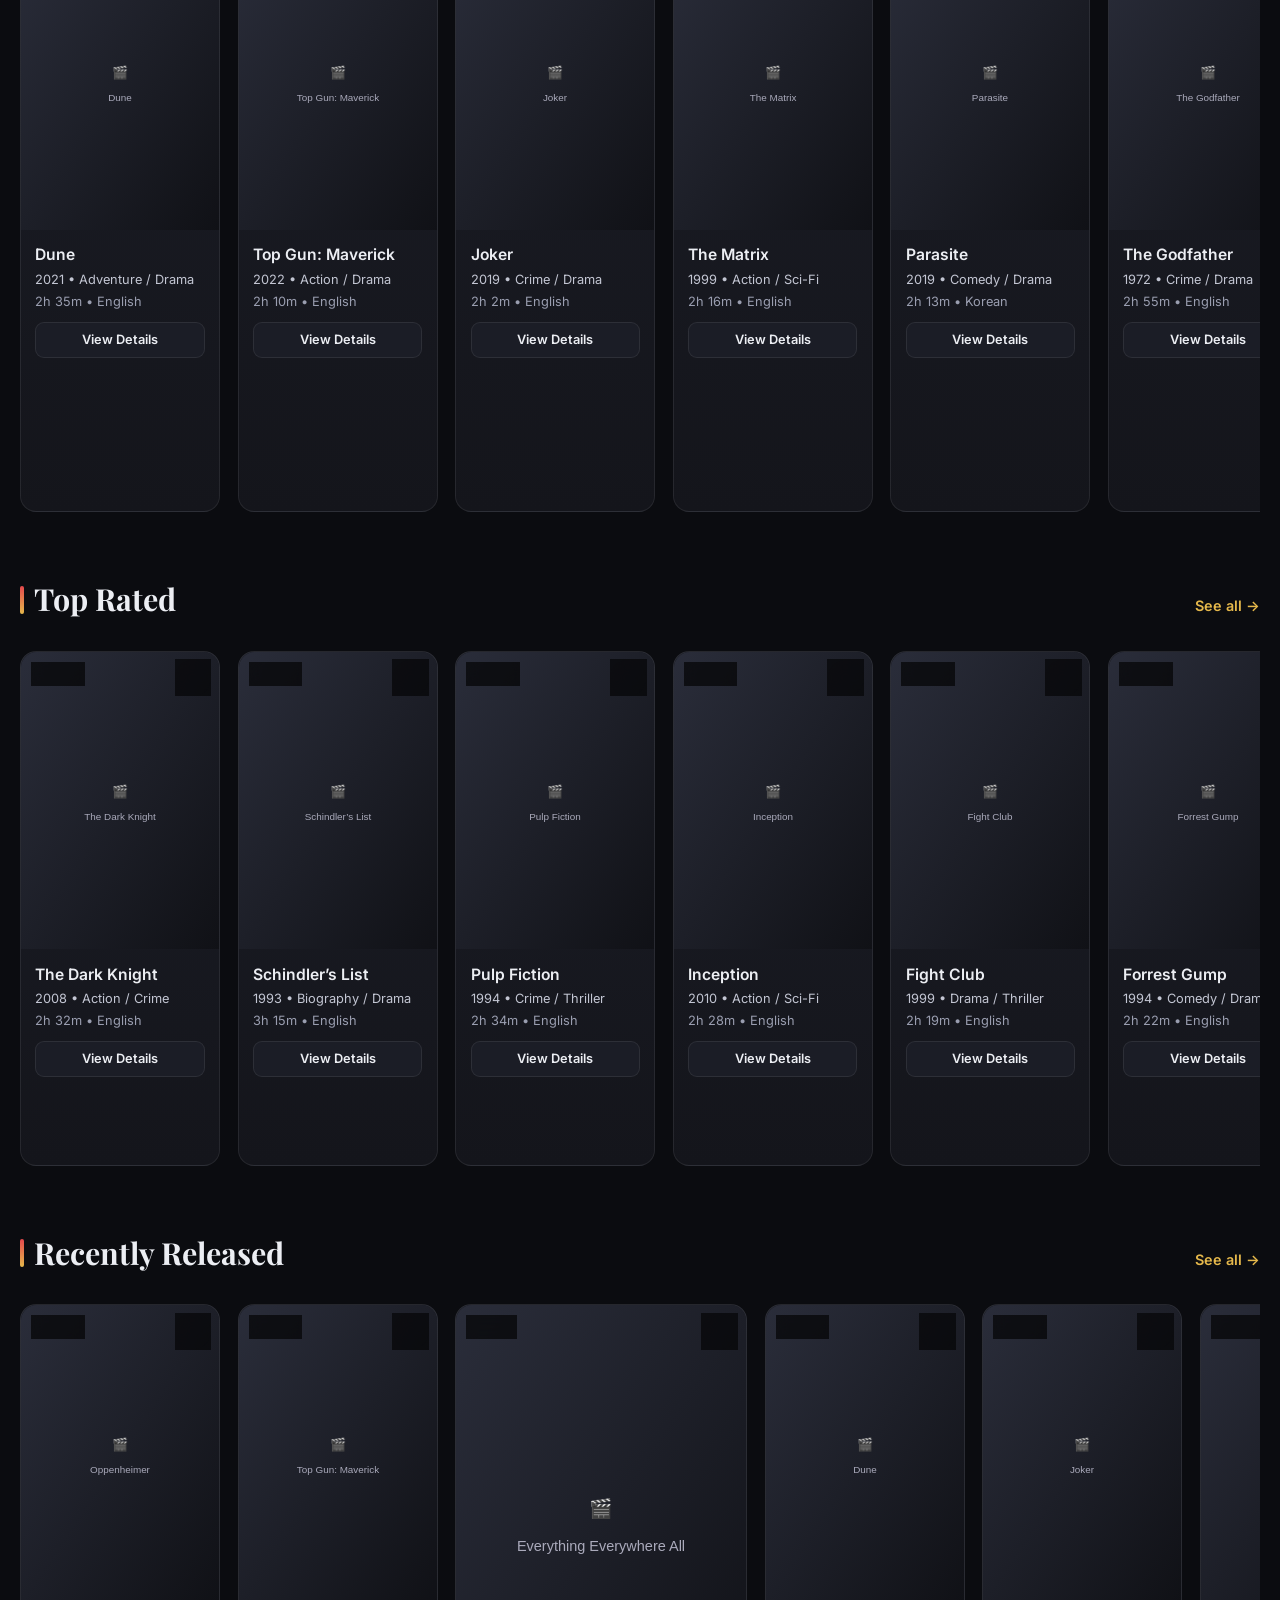
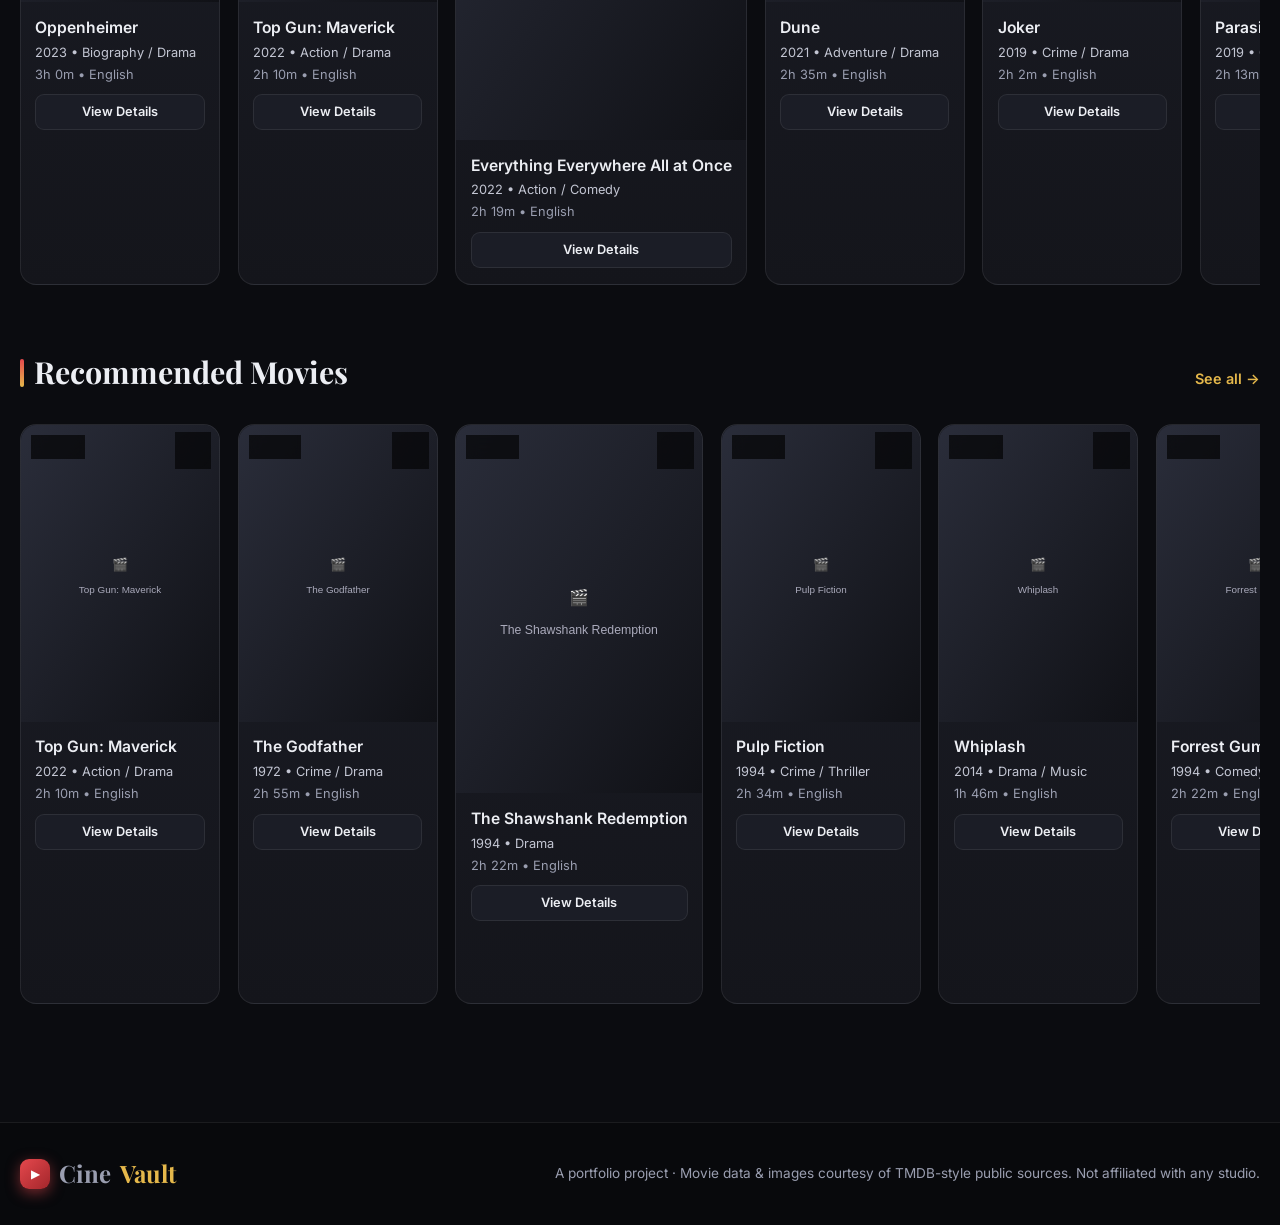
==== commit 362cf428: "Update website" ====
--- a/index.html
+++ b/index.html
@@ -1,4 +1,4 @@
-<!DOCTYPE html>
+﻿<!DOCTYPE html>
 <html lang="en">
 <head>
   <meta charset="UTF-8">
@@ -10,7 +10,7 @@
   <link rel="preconnect" href="https://fonts.googleapis.com">
   <link rel="preconnect" href="https://fonts.gstatic.com" crossorigin>
   <link href="https://fonts.googleapis.com/css2?family=Inter:wght@400;500;600;700&family=Playfair+Display:wght@700;800&display=swap" rel="stylesheet">
-  <link rel="stylesheet" href="style.css">
+  <link rel="stylesheet" href="style.css?v=4">
 </head>
 <body data-page="home">
   <header id="site-header" class="site-header"></header>
@@ -28,7 +28,7 @@
   </main>
   <footer id="site-footer" class="site-footer"></footer>
   <noscript><p style="padding:2rem;text-align:center">CineVault needs JavaScript enabled.</p></noscript>
-  <script src="movies-data.js"></script>
-  <script src="script.js"></script>
+  <script src="movies-data.js?v=4"></script>
+  <script src="script.js?v=4"></script>
 </body>
 </html>
--- a/style.css
+++ b/style.css
@@ -276,3 +276,9 @@
 .page-search input::placeholder { color: #7d8194; }
 .page-search .btn { border-radius: 999px; padding: .7rem 1.6rem; }
 @media (max-width: 520px) { .page-search .btn { padding: .7rem 1rem; } .page-search svg { display: none; } .page-search { padding-left: 1rem; } }
+
+/* ---------- Search prediction polish ---------- */
+.search-results { z-index: 120; max-height: 70vh; overflow-y: auto; text-align: left; }
+.page-search { z-index: 30; }
+.page-search .search-results { top: calc(100% + 8px); border-radius: 16px; }
+.sr-item.kbd { background: rgba(229, 184, 75, .15); }
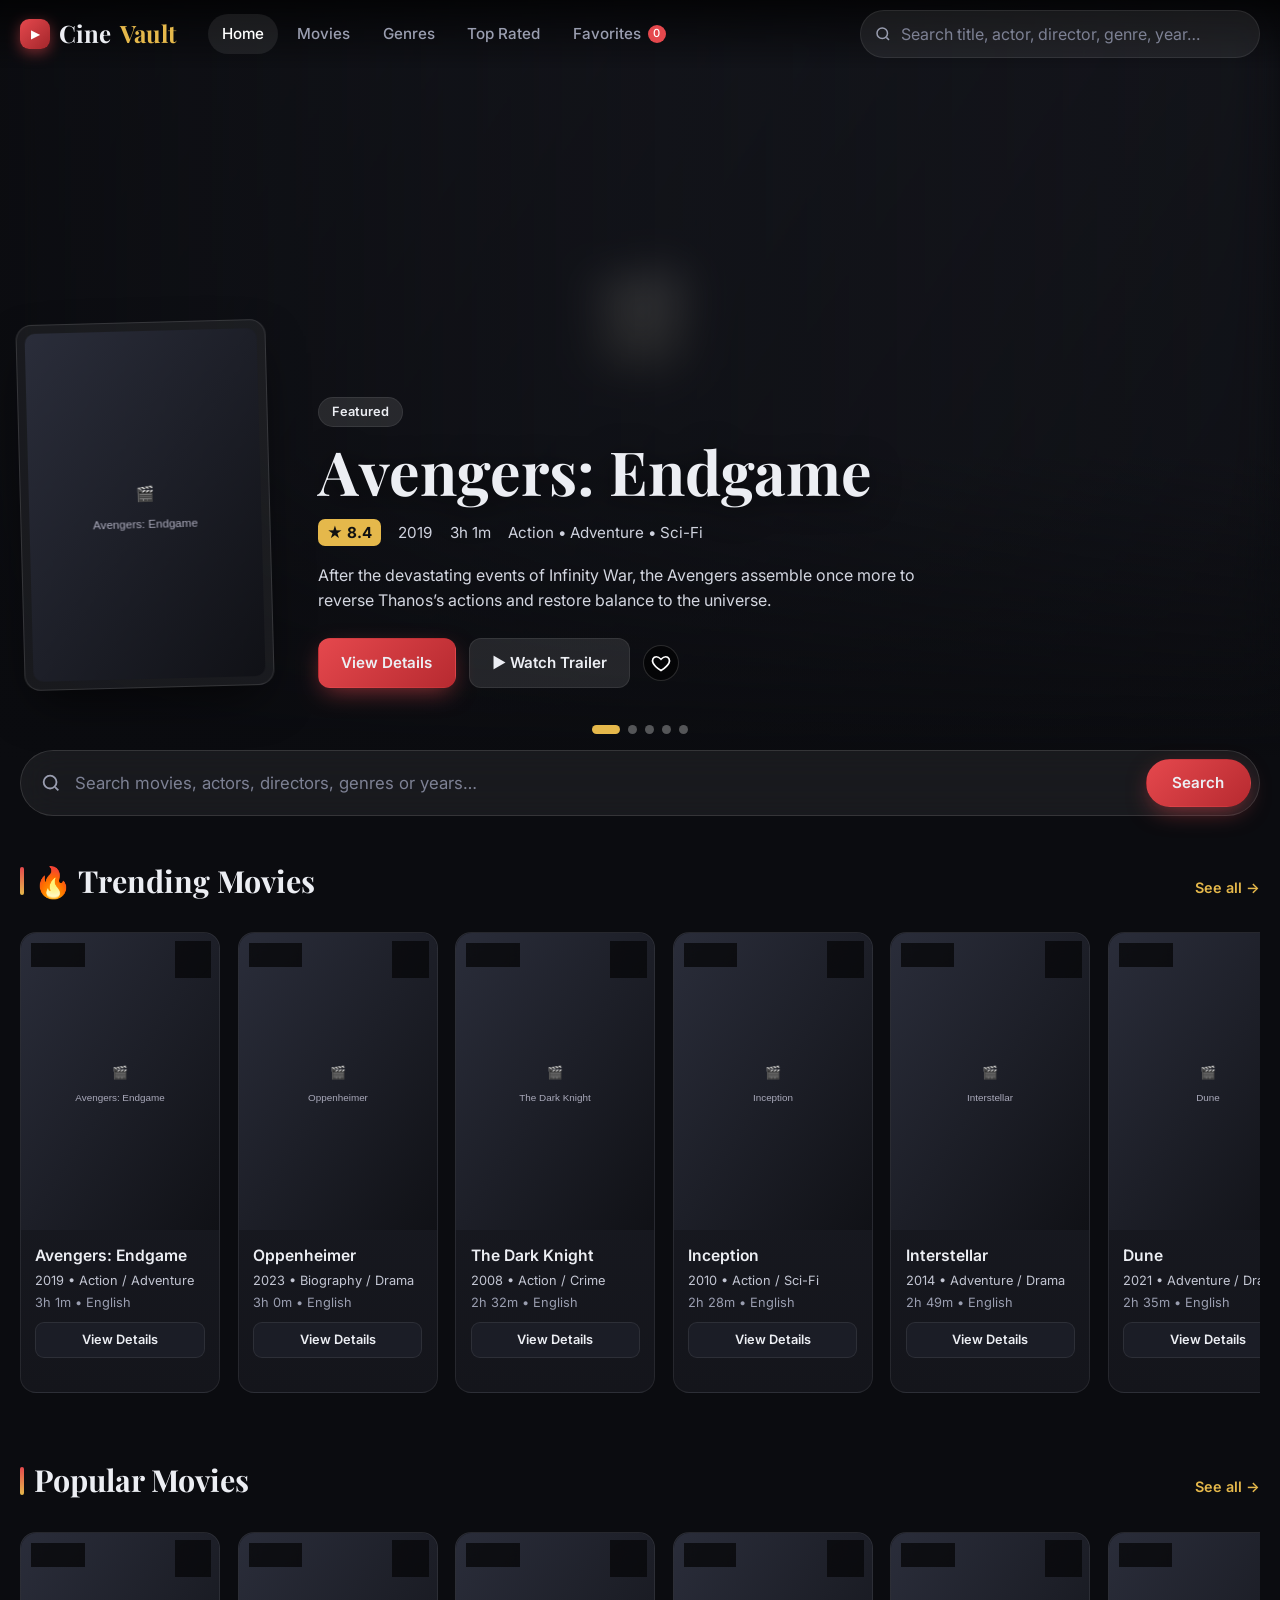
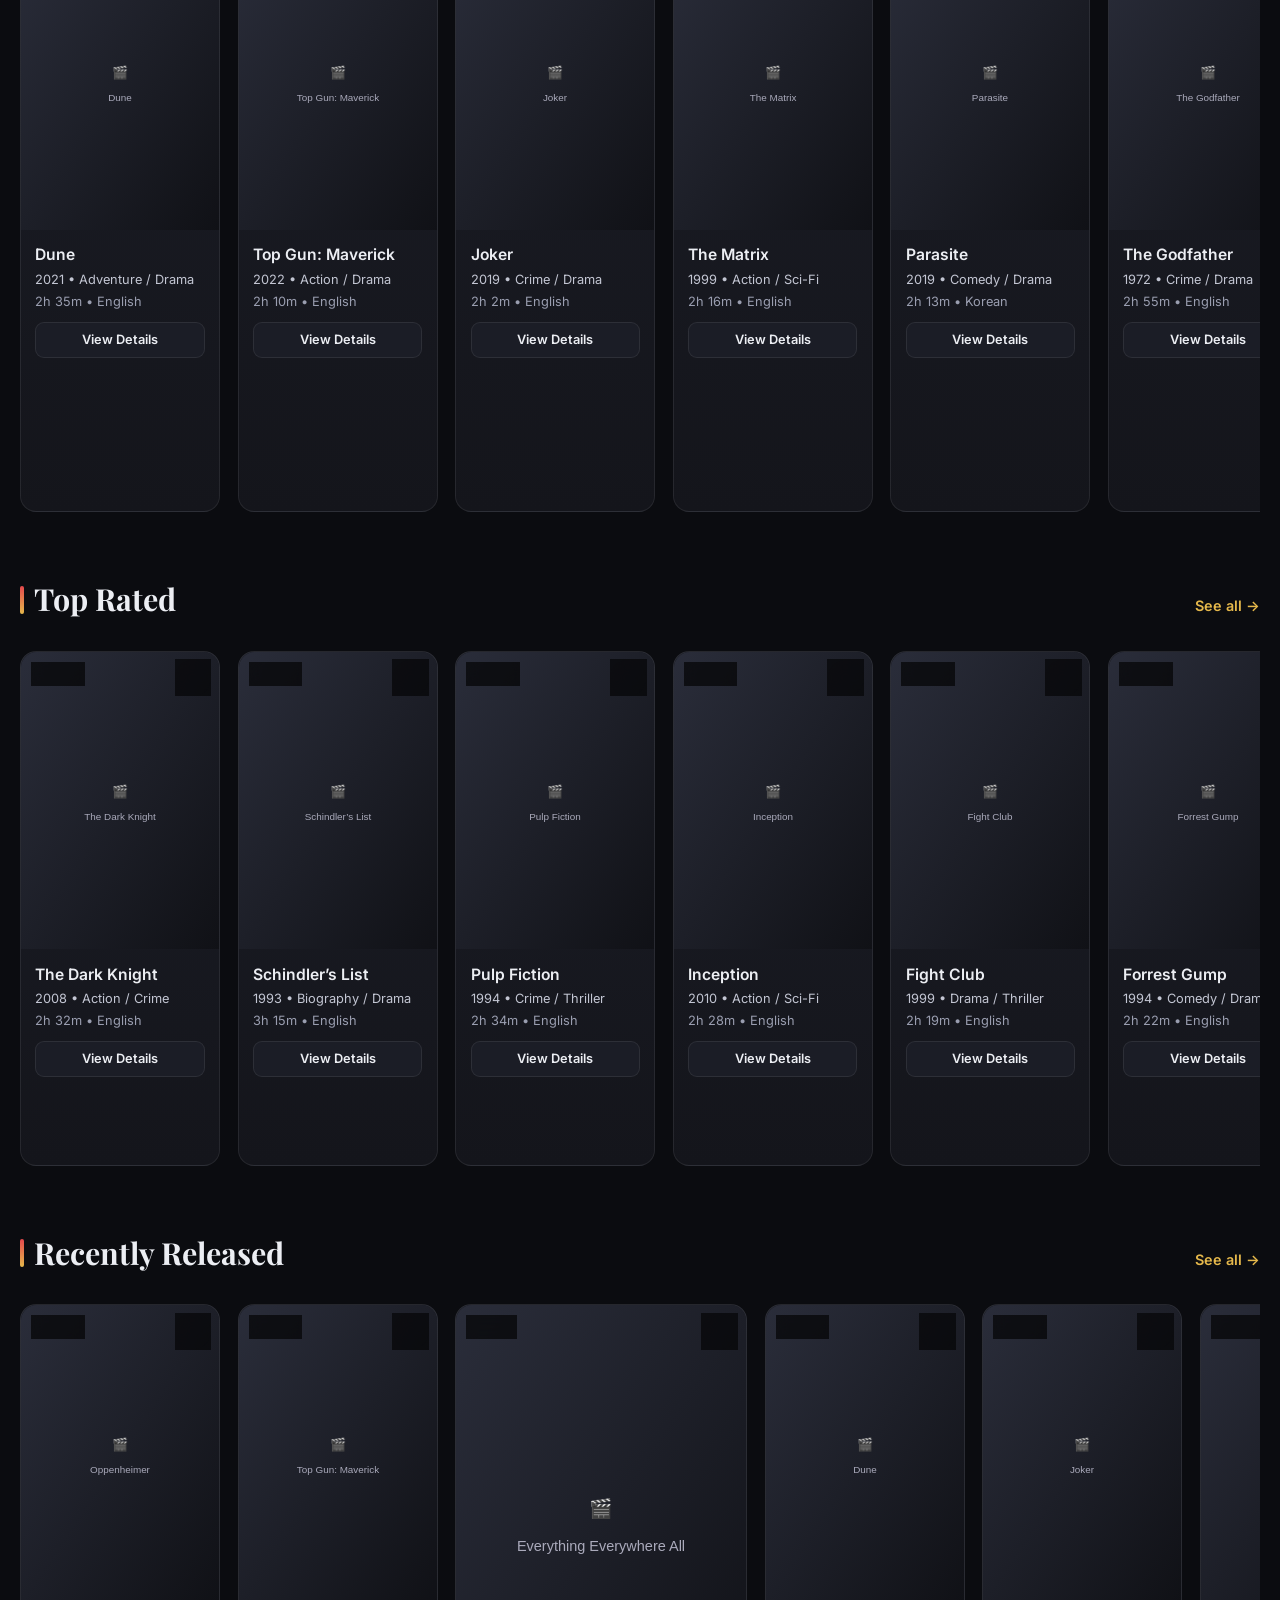
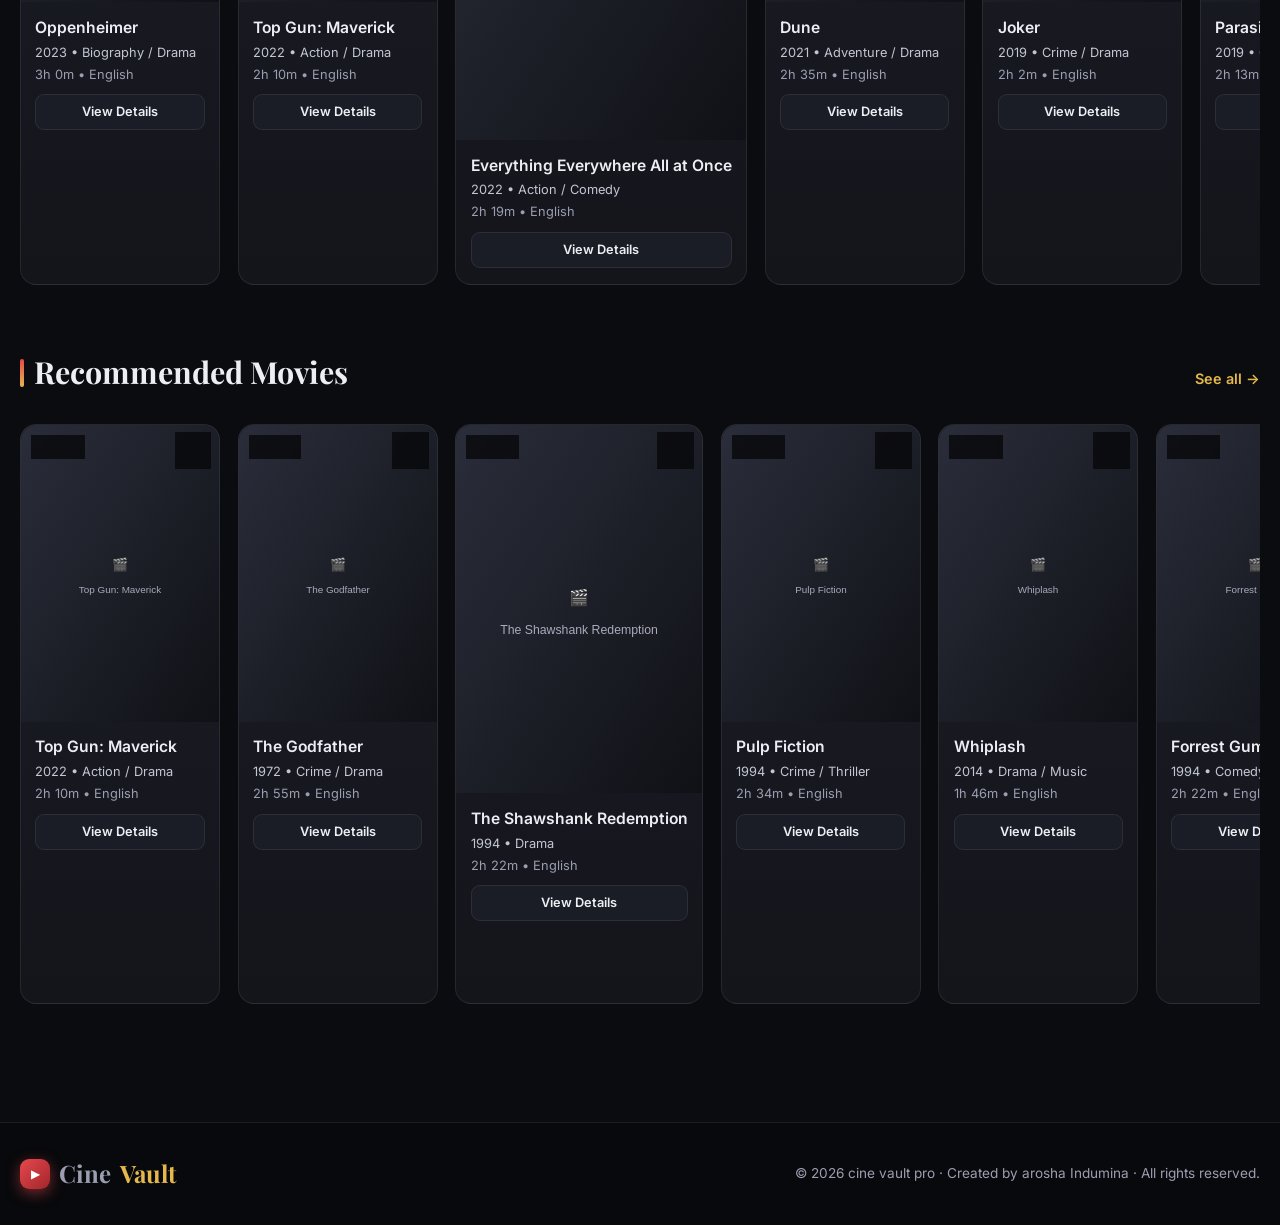
==== commit 94002149: "Update website" ====
--- a/index.html
+++ b/index.html
@@ -1,4 +1,4 @@
-﻿<!DOCTYPE html>
+<!DOCTYPE html>
 <html lang="en">
 <head>
   <meta charset="UTF-8">
@@ -29,6 +29,6 @@
   <footer id="site-footer" class="site-footer"></footer>
   <noscript><p style="padding:2rem;text-align:center">CineVault needs JavaScript enabled.</p></noscript>
   <script src="movies-data.js?v=4"></script>
-  <script src="script.js?v=4"></script>
+  <script src="script.js?v=5"></script>
 </body>
 </html>
